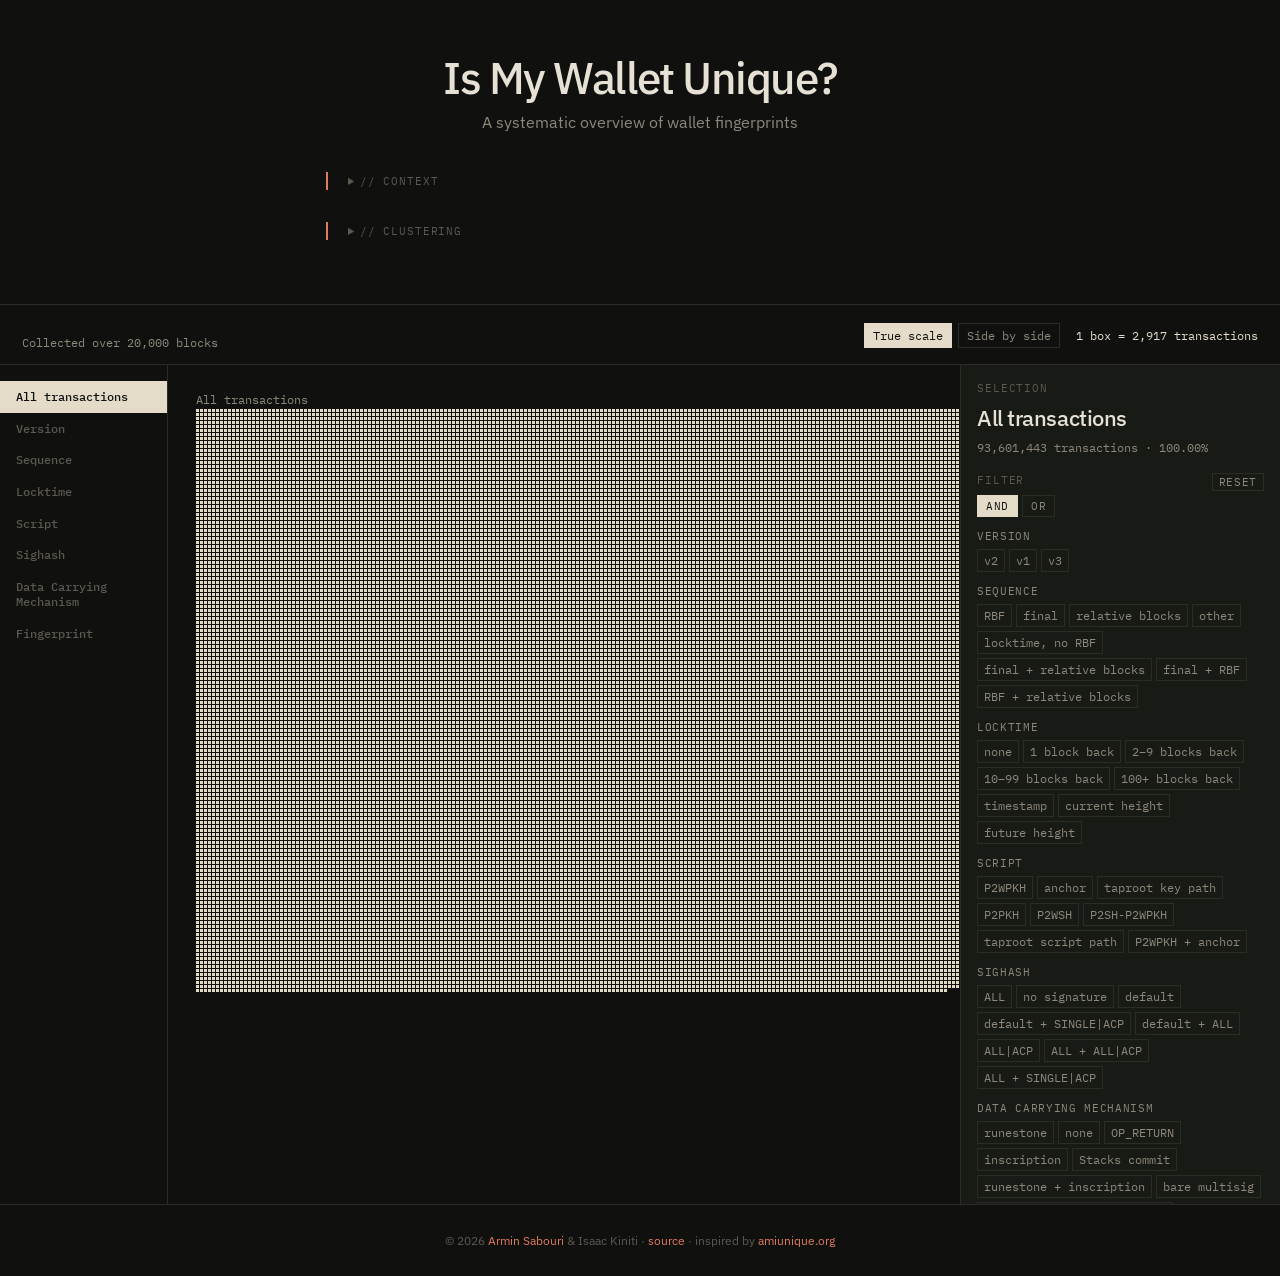
==== docs/index.html @ 46981c47 "Replace the color legend with a hover tooltip on the canvas The legend did not help read the field, " ====
<!DOCTYPE html>
<html lang="en">
<head>
<meta charset="utf-8">
<meta name="viewport" content="width=device-width, initial-scale=1">
<title>Is My Wallet Unique?</title>
<link rel="stylesheet" href="https://fonts.googleapis.com/css2?family=IBM+Plex+Mono:wght@400;500&family=IBM+Plex+Sans:ital,wght@0,400;0,500;1,400&display=swap">
<link rel="stylesheet" href="css/style.css?v=32">
</head>
<body>
<article>
  <header>
    <h1>Is My Wallet Unique?</h1>
    <p>A systematic overview of wallet fingerprints</p>
  </header>

  <section>
    <details>
    <summary class="kicker">// context</summary>
    <p>
      Every Bitcoin wallet leaves a fingerprint. When software constructs a
      transaction it makes dozens of small decisions — input ordering,
      locktime values, signature encoding, fee estimation — that vary
      systematically across implementations. These patterns are observable
      on-chain and allow an adversary to identify which wallet created a
      transaction, even without any off-chain data.
    </p>
    <p>
      Fingerprints are especially damaging for collaborative transactions,
      where multiple parties contribute inputs to a single transaction. If
      the participants use different wallet software, signature and script
      differences can partition the inputs by owner — undoing the privacy
      the collaboration was meant to provide. Even when intra-transaction
      signals are uniform, an analyst can look backward and forward in the
      transaction graph where each wallet's fingerprints reappear. See how
      this plays out for
      <a href="https://payjoin.org/blog/2026/03/25/wallet-fingerprints-payjoin-privacy/" target="_blank" rel="noopener">PayJoin</a>.
    </p>
    <p>
      This builds on prior work by
      <a href="https://ishaana.com/blog/wallet_fingerprinting" target="_blank" rel="noopener">Ishaana</a>,
      who catalogued wallet fingerprints through manual code inspection
      and hands-on interaction with each wallet.
      <a href="https://www.discrypt.cat/category/docker-deployment/" target="_blank" rel="noopener">Ongoing work</a>
      takes a more dynamic approach: wallets are run in containers and
      exercised programmatically to construct real transactions, with
      fingerprints extracted directly from the resulting on-chain data. This
      makes the comparison easier to reproduce and keep current as wallets
      evolve.
    </p>
    </details>
  </section>

  <section>
    <details>
    <summary class="kicker">// clustering</summary>
    <p>
      Beyond collaborative transactions, fingerprints are a powerful input
      to
      <a href="https://spiralxyz.substack.com/p/the-scroll-2-wallet-clustering-basics" target="_blank" rel="noopener">wallet clustering</a>,
      the process of grouping addresses and transactions that likely
      belong to the same entity. Standard clustering leans on heuristics
      like common-input-ownership and change detection. Fingerprints add
      another dimension: if two transactions share the same characteristic
      construction quirks, they were probably created by the same wallet
      software, which corroborates or extends a cluster that on-chain
      heuristics alone would leave ambiguous.
    </p>
    </details>
  </section>
</article>

<section class="field">
  <header>
    <div class="mast">
      <p id="window"></p>
    </div>
    <div class="tools">
      <div class="modes">
        <button type="button" id="mode-scale" class="on">True scale</button>
        <button type="button" id="mode-side">Side by side</button>
      </div>
      <div class="scale-readout" id="scale-readout"></div>
    </div>
  </header>
  <nav class="ladder" id="ladder" aria-label="Granularity"></nav>
  <main>
    <canvas id="field"></canvas>
    <div id="tip" role="tooltip" hidden></div>
  </main>
  <aside>
    <section id="readout">
      <p class="kicker">Selection</p>
      <h1 id="sel-title">All transactions</h1>
      <p class="ratio" id="sel-ratio"></p>
      <p class="share" id="sel-share"></p>
      <p class="note" id="sel-note"></p>
      <div class="mix" id="sel-mix"></div>
    </section>
    <!-- Labels are disabled for now to declutter the UI.
    <section>
      <p class="kicker">Labeled fingerprints</p>
      <form id="label-form">
        <input id="label-name" type="text" maxlength="40" placeholder="Name this selection" autocomplete="off">
        <button type="submit">Set label</button>
      </form>
      <ul id="labels"></ul>
    </section>
    -->
    <section>
      <p class="kicker">Filter <button type="button" id="reset">Reset</button></p>
      <div class="join" id="join" role="group" aria-label="Combine filters">
        <button type="button" id="join-and" class="on">And</button>
        <button type="button" id="join-or">Or</button>
      </div>
      <div id="filters"></div>
    </section>
  </aside>
</section>

<footer>
  <p>
    © 2026
    <a href="https://arminsabouri.com" target="_blank" rel="noopener">Armin Sabouri</a>
    &amp; Isaac Kiniti ·
    <a href="https://github.com/mit-dci/IsMyWalletUnique">source</a> ·
    inspired by
    <a href="https://amiunique.org/fingerprint" target="_blank" rel="noopener">amiunique.org</a>
  </p>
</footer>
<script src="print.js?v=6"></script>
<script src="app.js?v=22"></script>
</body>
</html>
---- docs/css/style.css ----
:root {
  --bg: #10110f;
  --bg-2: #181a16;
  --line: #2a2c26;
  --ink: #e6e1d4;
  --dim: #8d887b;
  --faint: #5c5950;
  --bone: #e4dcc8;
  --hot: #e07a5f;
  color-scheme: dark;
}

* { box-sizing: border-box; }
html { scroll-snap-type: y proximity; }
body {
  margin: 0;
  background: var(--bg);
  color: var(--ink);
  font-family: "IBM Plex Sans", "Helvetica Neue", sans-serif;
  font-size: 14px;
}

article { max-width: 672px; margin: 0 auto; padding: 56px 22px 64px; }
article > header { text-align: center; margin-bottom: 40px; }
article > header h1 { margin: 0; font-size: 44px; font-weight: 500; letter-spacing: -0.035em; line-height: 1; }
article > header p { margin: 12px 0 0; color: var(--dim); font-size: 16px; }
article section { margin-top: 32px; padding-left: 20px; border-left: 2px solid var(--hot); color: var(--dim); line-height: 1.65; }
article section .kicker { margin-top: 0; }
article summary { cursor: pointer; }
article summary:hover { color: var(--dim); }
article details:not([open]) summary { margin-bottom: 0; }
article a, body > footer a { color: var(--hot); text-decoration: none; }
article a:hover, body > footer a:hover { text-decoration: underline; }
body > footer { padding: 16px 22px; border-top: 1px solid var(--line); color: var(--faint); font-size: 12px; text-align: center; }

.field {
  display: grid;
  grid-template-columns: 168px 1fr 320px;
  grid-template-rows: auto 1fr;
  height: 100vh;
  border-top: 1px solid var(--line);
  scroll-snap-align: start;
}

.field > header {
  grid-column: 1 / -1;
  display: grid;
  grid-template-columns: 1fr auto;
  align-items: end;
  gap: 8px 28px;
  padding: 18px 22px 14px;
  border-bottom: 1px solid var(--line);
}
.field > header h1 {
  margin: 0;
  font-size: 34px;
  font-weight: 500;
  letter-spacing: -0.035em;
  line-height: 1;
}
#window {
  margin: 8px 0 0;
  color: var(--dim);
  font-family: "IBM Plex Mono", ui-monospace, monospace;
  font-size: 12px;
}
.tools { display: flex; align-items: center; gap: 16px; padding-bottom: 2px; }
.site { display: flex; gap: 6px; }
.site a {
  color: var(--dim);
  text-decoration: none;
  border: 1px solid var(--line);
  font: 12px "IBM Plex Mono", ui-monospace, monospace;
  padding: 4px 8px;
}
.site a.on { color: var(--bg); background: var(--bone); border-color: var(--bone); }
.scale-readout { color: var(--bone); font-family: "IBM Plex Mono", ui-monospace, monospace; font-size: 12px; white-space: nowrap; }
.modes { display: flex; gap: 6px; }
.modes button {
  background: transparent;
  color: var(--dim);
  border: 1px solid var(--line);
  font: 12px "IBM Plex Mono", ui-monospace, monospace;
  padding: 4px 8px;
  cursor: pointer;
}
.modes button.on { color: var(--bg); background: var(--bone); border-color: var(--bone); }
.legend { grid-column: 1 / -1; display: flex; flex-wrap: nowrap; align-items: center; gap: 8px 12px; margin: 2px 0 0; overflow: hidden; white-space: nowrap; }
.legend .legend-name {
  color: var(--faint);
  font-family: "IBM Plex Mono", ui-monospace, monospace;
  font-size: 11px;
  letter-spacing: 0.06em;
  text-transform: uppercase;
}
.legend span { display: flex; align-items: center; gap: 6px; color: var(--dim); font-size: 12px; }
.legend i { width: 9px; height: 9px; display: inline-block; }

.ladder {
  border-right: 1px solid var(--line);
  padding: 16px 0;
  display: flex;
  flex-direction: column;
  min-height: 0;
  overflow: auto;
}
.ladder button {
  appearance: none;
  display: flex;
  flex-direction: column;
  align-items: flex-start;
  gap: 2px;
  background: transparent;
  color: var(--faint);
  border: 0;
  border-left: 2px solid transparent;
  text-align: left;
  padding: 8px 14px;
  font: 500 12px/1.3 "IBM Plex Mono", ui-monospace, monospace;
  cursor: pointer;
}
.ladder button small { color: var(--bone); font-size: 11px; font-weight: 400; }
.ladder button.on { color: var(--bg); background: var(--bone); border-left-color: var(--bone); }
.ladder button.on small { color: var(--bg); }
.ladder button.reached { color: var(--ink); background: #24261f; border-left-color: var(--hot); }
.ladder button:hover { color: var(--ink); }
.ladder button.on:hover { color: var(--bg); }

.field main { position: relative; min-width: 0; min-height: 0; overflow: hidden; }
#field { width: 100%; height: 100%; display: block; cursor: crosshair; background: var(--bg); }
#tip {
  position: absolute; pointer-events: none; max-width: 280px; padding: 6px 8px;
  background: var(--bg-2); border: 1px solid var(--line); color: var(--ink); font-size: 12px;
}
#tip[hidden] { display: none; }
#tip strong { display: block; font-weight: 500; }
#tip span { color: var(--dim); font-family: "IBM Plex Mono", ui-monospace, monospace; }
.field aside {
  border-left: 1px solid var(--line);
  overflow: auto;
  min-height: 0;
  padding: 16px 16px 28px;
  background: var(--bg-2);
  overscroll-behavior: contain;
}
.kicker {
  margin: 18px 0 8px;
  color: var(--faint);
  font-family: "IBM Plex Mono", ui-monospace, monospace;
  font-size: 11px;
  letter-spacing: 0.08em;
  text-transform: uppercase;
}
aside section:first-child .kicker { margin-top: 0; }
.field aside h1 { font-size: 22px; font-weight: 500; margin: 0 0 8px; letter-spacing: -0.02em; }
#sel-title.code {
  font-family: "IBM Plex Mono", ui-monospace, monospace;
  font-size: 18px;
  letter-spacing: 0.04em;
}
.share { margin: 0; color: var(--dim); font-family: "IBM Plex Mono", ui-monospace, monospace; font-size: 12px; }
.ratio {
  margin: 2px 0 6px;
  color: var(--bone);
  font-family: "IBM Plex Mono", ui-monospace, monospace;
  font-size: 32px;
  font-weight: 500;
  letter-spacing: -0.04em;
  line-height: 1;
}
.note { margin: 8px 0 0; color: var(--dim); font-size: 13px; line-height: 1.35; }
.note:empty, .ratio:empty { display: none; }
.mix:empty { display: none; }
.mix { margin-top: 12px; }
.mix .fixed {
  margin: 0 0 10px;
  color: var(--bone);
  font-family: "IBM Plex Mono", ui-monospace, monospace;
  font-size: 12px;
  line-height: 1.4;
}
.mix-facet { margin-bottom: 8px; }
.mix-facet h2 {
  margin: 0 0 4px;
  color: var(--dim);
  font: 11px "IBM Plex Mono", ui-monospace, monospace;
  font-weight: 400;
  letter-spacing: 0.06em;
  text-transform: uppercase;
}
.mix-row {
  display: grid;
  grid-template-columns: 92px 1fr 40px;
  gap: 6px;
  align-items: center;
  margin: 2px 0;
}
.mix-row span:first-child {
  overflow: hidden;
  color: var(--ink);
  font-family: "IBM Plex Mono", ui-monospace, monospace;
  font-size: 11px;
  text-overflow: ellipsis;
  white-space: nowrap;
}
.mix-bar { height: 6px; background: #141612; }
.mix-bar i { display: block; height: 100%; background: var(--bone); }
.mix-row .pct { color: var(--dim); font: 11px "IBM Plex Mono", ui-monospace, monospace; text-align: right; }
dl { margin: 0; display: grid; grid-template-columns: 92px 1fr; gap: 4px 8px; }
dt { color: var(--faint); font-size: 12px; }
dd { margin: 0; font-family: "IBM Plex Mono", ui-monospace, monospace; font-size: 12px; }

#label-form { display: flex; gap: 6px; }
#label-form input {
  flex: 1;
  background: var(--bg);
  color: var(--ink);
  border: 1px solid var(--line);
  padding: 7px 8px;
  font: 13px "IBM Plex Sans", sans-serif;
}
#label-form button, .facet button, .label button {
  background: transparent;
  color: var(--ink);
  border: 1px solid var(--line);
  font: 12px "IBM Plex Mono", ui-monospace, monospace;
  cursor: pointer;
}
#label-form button { padding: 0 8px; }
#label-form button:hover, .facet button:hover { border-color: var(--dim); }

#labels { list-style: none; margin: 10px 0 0; padding: 0; }
#labels li { display: flex; align-items: center; gap: 8px; margin-bottom: 6px; }
#labels .swatch { width: 10px; height: 10px; flex: none; }
#labels .name { flex: 1; cursor: pointer; }
#labels .name:hover { color: var(--bone); }
#labels button { padding: 2px 6px; color: var(--dim); }

.join { display: flex; gap: 4px; margin: 0 0 12px; }
.join button, #reset {
  background: transparent;
  color: var(--dim);
  border: 1px solid var(--line);
  font: 11px "IBM Plex Mono", ui-monospace, monospace;
  letter-spacing: 0.06em;
  text-transform: uppercase;
  padding: 3px 8px;
  cursor: pointer;
}
#reset { float: right; padding: 1px 6px; }
#reset:hover { color: var(--ink); border-color: var(--dim); }
.join button.on { color: var(--bg); background: var(--bone); border-color: var(--bone); }
.facet { margin-bottom: 12px; }
.facet h2 {
  margin: 0 0 6px;
  font: 11px "IBM Plex Mono", ui-monospace, monospace;
  font-weight: 400;
  color: var(--dim);
  letter-spacing: 0.06em;
  text-transform: uppercase;
}
.facet .opts { display: flex; flex-wrap: wrap; gap: 4px; }
.facet button { padding: 3px 6px; color: var(--dim); }
.facet button.on { color: var(--bg); background: var(--bone); border-color: var(--bone); }
.facet.on h2 { color: var(--bone); }
.iden h2.standout {
  margin: 0 0 8px;
  color: var(--bone);
  font-family: "IBM Plex Mono", ui-monospace, monospace;
  font-size: 32px;
  font-weight: 500;
  letter-spacing: -0.04em;
  line-height: 1;
}
.iden .code {
  margin: 0 0 4px;
  color: var(--bone);
  font: 500 16px "IBM Plex Mono", ui-monospace, monospace;
  letter-spacing: 0.04em;
}
.iden .words { margin: 0 0 8px; color: var(--dim); font-size: 13px; line-height: 1.35; }

body.graph {
  grid-template-columns: 1fr 320px;
  overflow: hidden;
}
#graph { width: 100%; height: 100%; display: block; background: var(--bg); cursor: crosshair; touch-action: none; }
#graph.drag { cursor: grabbing; }
.ramp { width: 88px; height: 9px; display: inline-block; }
.legend i.same-key { width: 18px; height: 2px; background: var(--bone); }
.fork-rows { display: flex; flex-direction: column; gap: 4px; margin: 12px 0 0; }
.fork-rows button, .fork-rows a.fork-row {
  display: grid;
  grid-template-columns: 9px 1fr auto auto;
  gap: 8px;
  align-items: center;
  text-align: left;
  text-decoration: none;
  background: transparent;
  color: var(--dim);
  border: 1px solid var(--line);
  padding: 6px 8px;
  cursor: pointer;
  font: 12px "IBM Plex Mono", ui-monospace, monospace;
}
.fork-rows button.on, .fork-rows a.fork-row.on { color: var(--bg); background: var(--bone); border-color: var(--bone); }
.fork-rows .tx {
  color: inherit;
  text-decoration: underline;
  text-underline-offset: 2px;
}
.fork-rows button.same i, .fork-rows a.fork-row.same i { box-shadow: 0 0 0 1px var(--bone); }
.fork-rows button i, .fork-rows a.fork-row i { width: 9px; height: 9px; display: block; }
.fork-rows .role { color: var(--faint); margin-right: 6px; }
.fork-rows button.on .role, .fork-rows a.fork-row.on .role { color: inherit; }
.iden {
  border-left: 1px solid var(--line);
  background: var(--bg-2);
  overflow: auto;
  overscroll-behavior: contain;
  padding: 18px 16px 20px;
  display: flex;
  flex-direction: column;
  min-height: 0;
}
.iden h2 { margin: 0 0 8px; font-size: 22px; font-weight: 500; }
.iden a { color: var(--dim); font: 12px "IBM Plex Mono", ui-monospace, monospace; }
.iden dl { margin: 12px 0 0; }
.meter { height: 8px; background: #141612; border: 1px solid var(--line); margin: 10px 0; }
.meter i { display: block; height: 100%; background: var(--bone); }
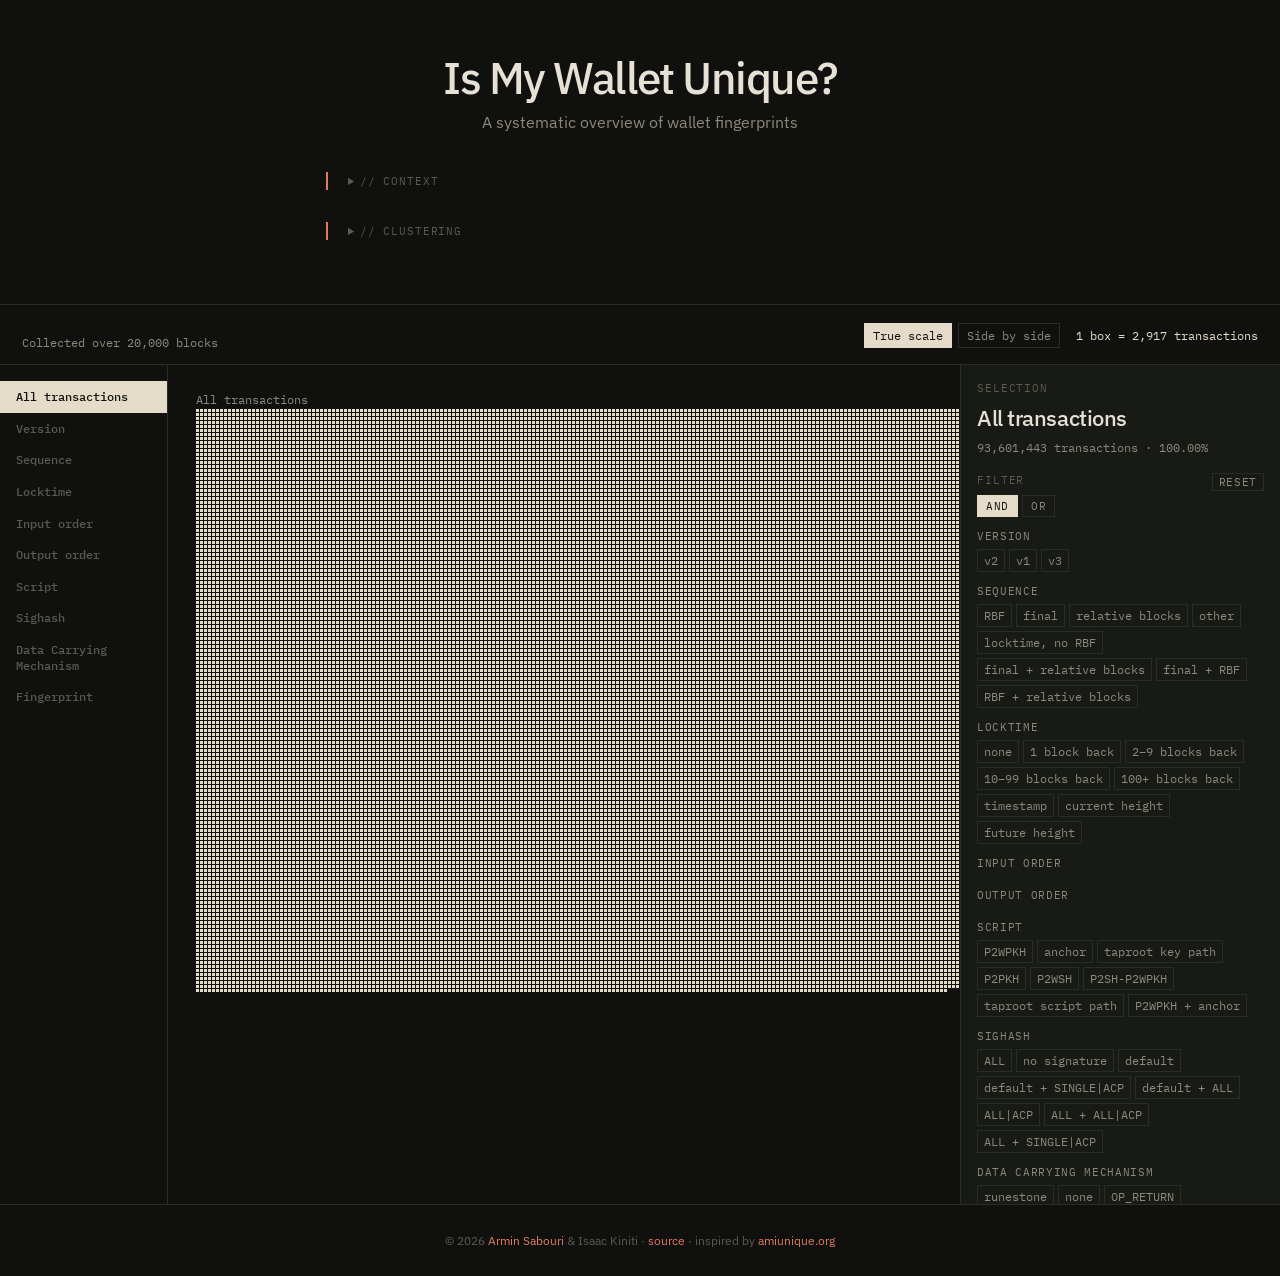
==== commit 4bee1b93: "Add input and output order facets Input and output ordering, BIP69 included, distinguish wallets and" ====
--- a/docs/index.html
+++ b/docs/index.html
@@ -128,7 +128,7 @@
     <a href="https://amiunique.org/fingerprint" target="_blank" rel="noopener">amiunique.org</a>
   </p>
 </footer>
-<script src="print.js?v=6"></script>
-<script src="app.js?v=22"></script>
+<script src="print.js?v=7"></script>
+<script src="app.js?v=23"></script>
 </body>
 </html>
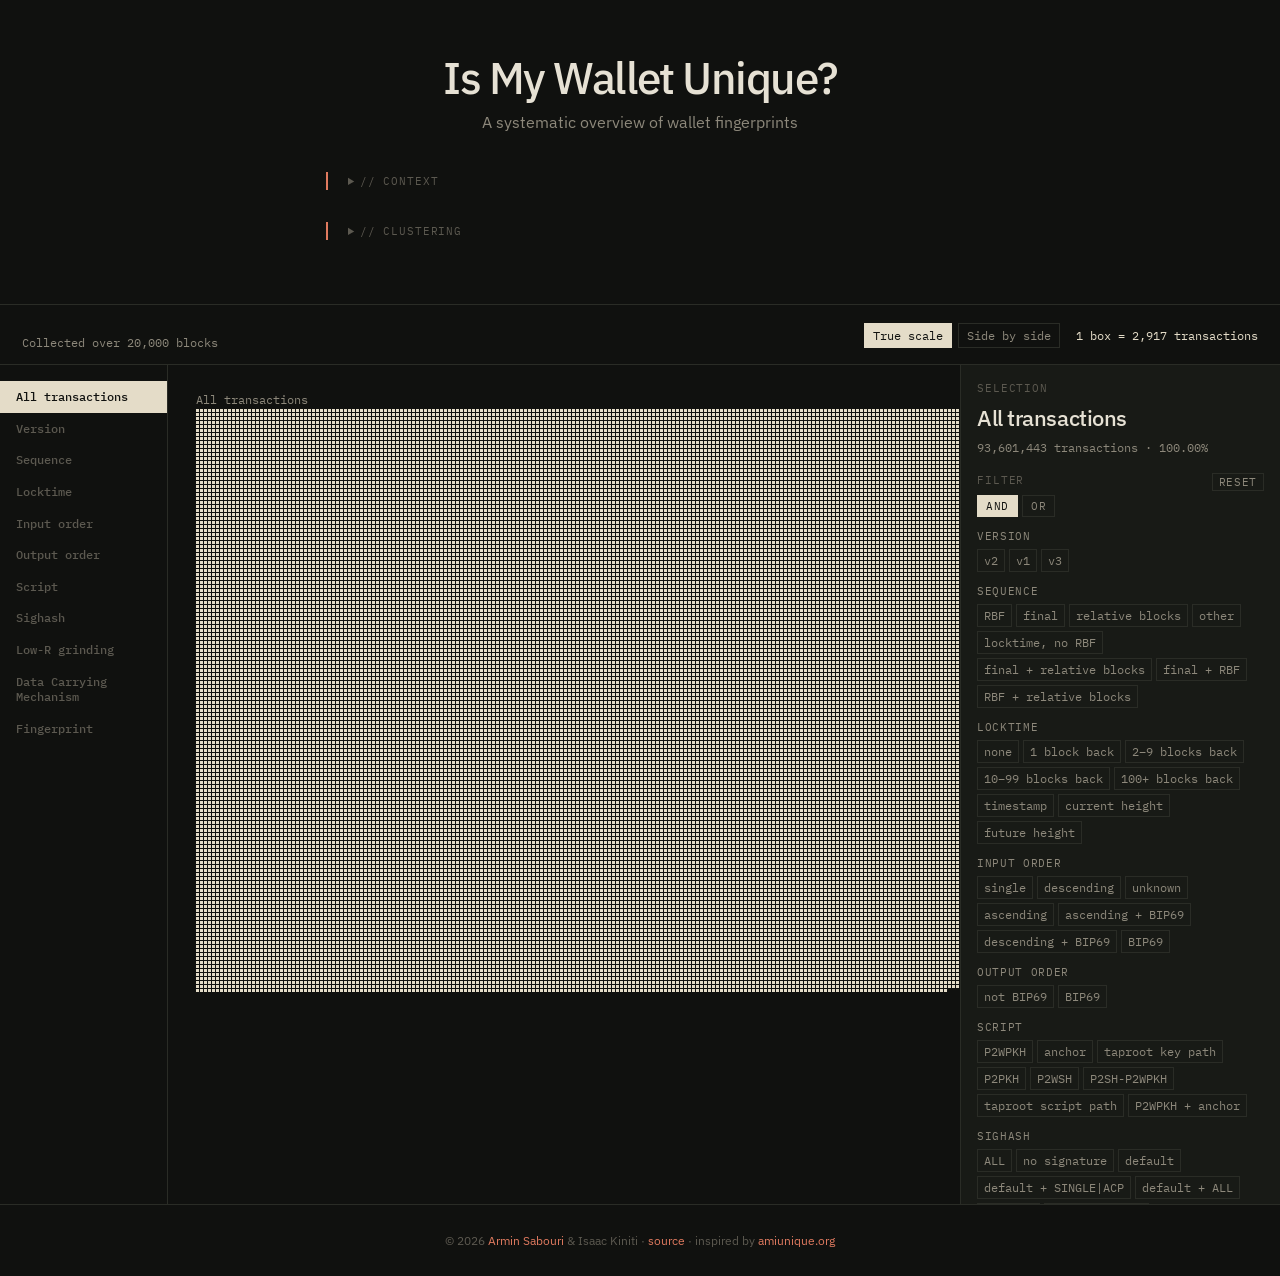
==== commit 5881977f: "Show low-R grinding as a facet Grinding for low-R signatures differs across wallets, so folding it a" ====
--- a/docs/index.html
+++ b/docs/index.html
@@ -128,7 +128,7 @@
     <a href="https://amiunique.org/fingerprint" target="_blank" rel="noopener">amiunique.org</a>
   </p>
 </footer>
-<script src="print.js?v=7"></script>
-<script src="app.js?v=23"></script>
+<script src="print.js?v=8"></script>
+<script src="app.js?v=24"></script>
 </body>
 </html>
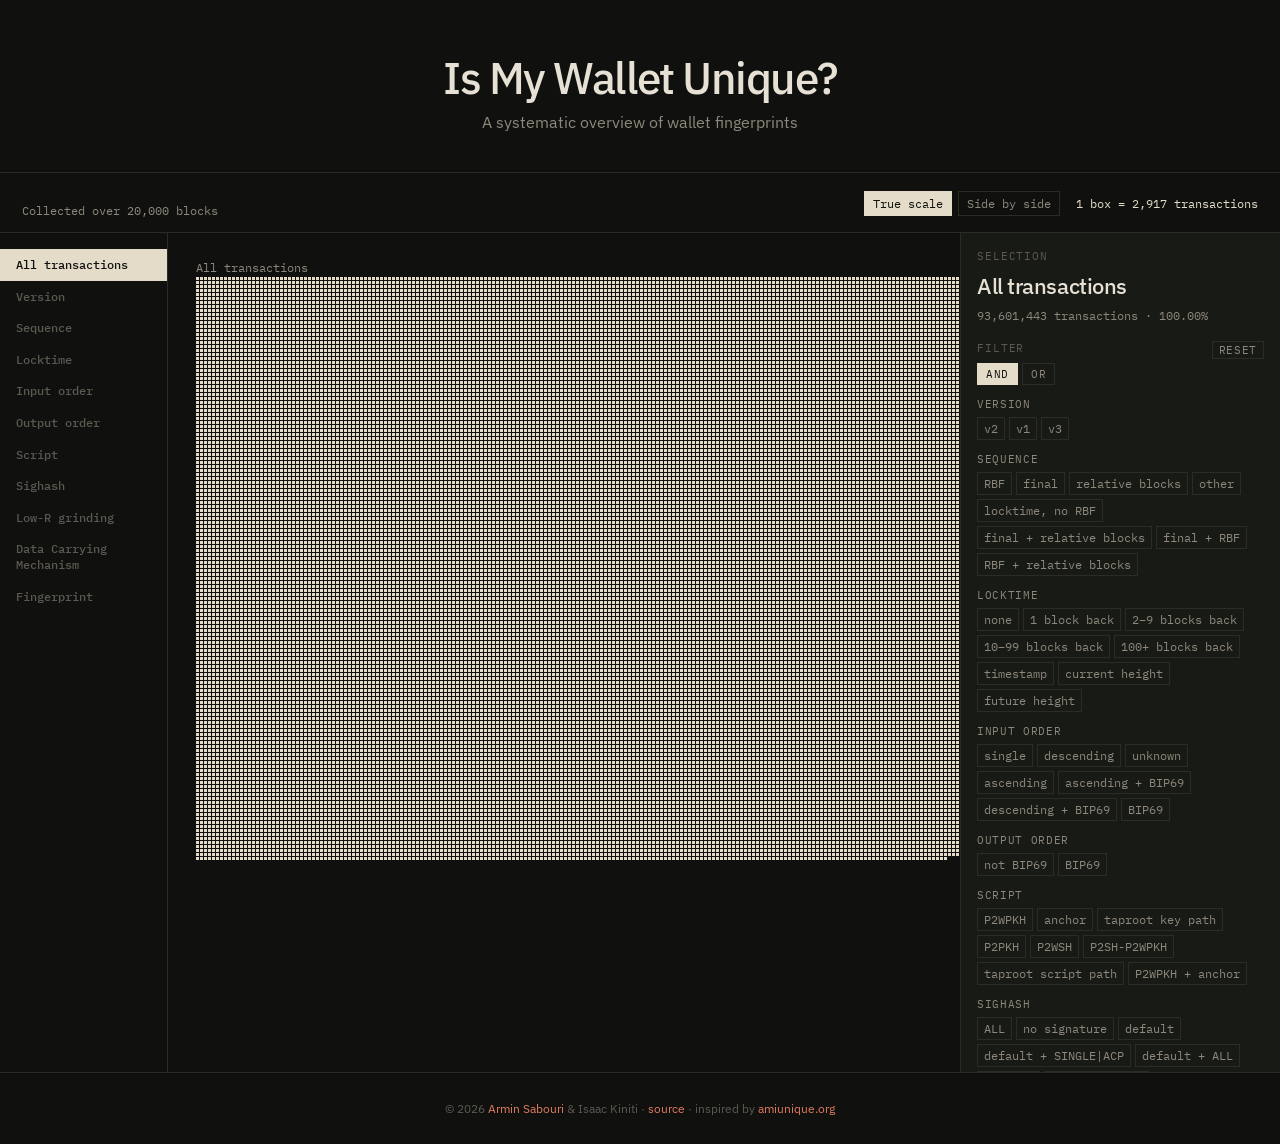
==== commit d7eeb948: "Let the page rest at the top instead of snapping to the canvas Hide the context and clustering prose" ====
--- a/docs/index.html
+++ b/docs/index.html
@@ -5,7 +5,7 @@
 <meta name="viewport" content="width=device-width, initial-scale=1">
 <title>Is My Wallet Unique?</title>
 <link rel="stylesheet" href="https://fonts.googleapis.com/css2?family=IBM+Plex+Mono:wght@400;500&family=IBM+Plex+Sans:ital,wght@0,400;0,500;1,400&display=swap">
-<link rel="stylesheet" href="css/style.css?v=32">
+<link rel="stylesheet" href="css/style.css?v=36">
 </head>
 <body>
 <article>
@@ -14,6 +14,7 @@
     <p>A systematic overview of wallet fingerprints</p>
   </header>
 
+  <!-- Context and clustering prose is hidden for now.
   <section>
     <details>
     <summary class="kicker">// context</summary>
@@ -68,6 +69,7 @@
     </p>
     </details>
   </section>
+  -->
 </article>
 
 <section class="field">
@@ -79,6 +81,11 @@
       <div class="modes">
         <button type="button" id="mode-scale" class="on">True scale</button>
         <button type="button" id="mode-side">Side by side</button>
+      </div>
+      <div class="modes pager" id="pager" hidden>
+        <button type="button" id="page-prev" aria-label="Previous page">‹</button>
+        <span id="page-num"></span>
+        <button type="button" id="page-next" aria-label="Next page">›</button>
       </div>
       <div class="scale-readout" id="scale-readout"></div>
     </div>
@@ -129,6 +136,6 @@
   </p>
 </footer>
 <script src="print.js?v=8"></script>
-<script src="app.js?v=24"></script>
+<script src="app.js?v=26"></script>
 </body>
 </html>
--- a/docs/css/style.css
+++ b/docs/css/style.css
@@ -20,8 +20,9 @@
   font-size: 14px;
 }
 
-article { max-width: 672px; margin: 0 auto; padding: 56px 22px 64px; }
+article { max-width: 672px; margin: 0 auto; padding: 56px 22px 40px; scroll-snap-align: start; }
 article > header { text-align: center; margin-bottom: 40px; }
+article > header:last-child { margin-bottom: 0; }
 article > header h1 { margin: 0; font-size: 44px; font-weight: 500; letter-spacing: -0.035em; line-height: 1; }
 article > header p { margin: 12px 0 0; color: var(--dim); font-size: 16px; }
 article section { margin-top: 32px; padding-left: 20px; border-left: 2px solid var(--hot); color: var(--dim); line-height: 1.65; }
@@ -85,6 +86,10 @@
   cursor: pointer;
 }
 .modes button.on { color: var(--bg); background: var(--bone); border-color: var(--bone); }
+.pager { align-items: center; }
+.pager[hidden] { display: none; }
+.pager span { color: var(--dim); font: 12px "IBM Plex Mono", ui-monospace, monospace; white-space: nowrap; }
+.modes button:disabled { opacity: 0.35; cursor: default; }
 .legend { grid-column: 1 / -1; display: flex; flex-wrap: nowrap; align-items: center; gap: 8px 12px; margin: 2px 0 0; overflow: hidden; white-space: nowrap; }
 .legend .legend-name {
   color: var(--faint);
@@ -134,7 +139,9 @@
 }
 #tip[hidden] { display: none; }
 #tip strong { display: block; font-weight: 500; }
-#tip span { color: var(--dim); font-family: "IBM Plex Mono", ui-monospace, monospace; }
+#tip dl { grid-template-columns: auto auto; gap: 2px 12px; margin-bottom: 4px; }
+#tip dt { color: var(--dim); }
+#tip span { display: block; color: var(--dim); font-family: "IBM Plex Mono", ui-monospace, monospace; }
 .field aside {
   border-left: 1px solid var(--line);
   overflow: auto;
